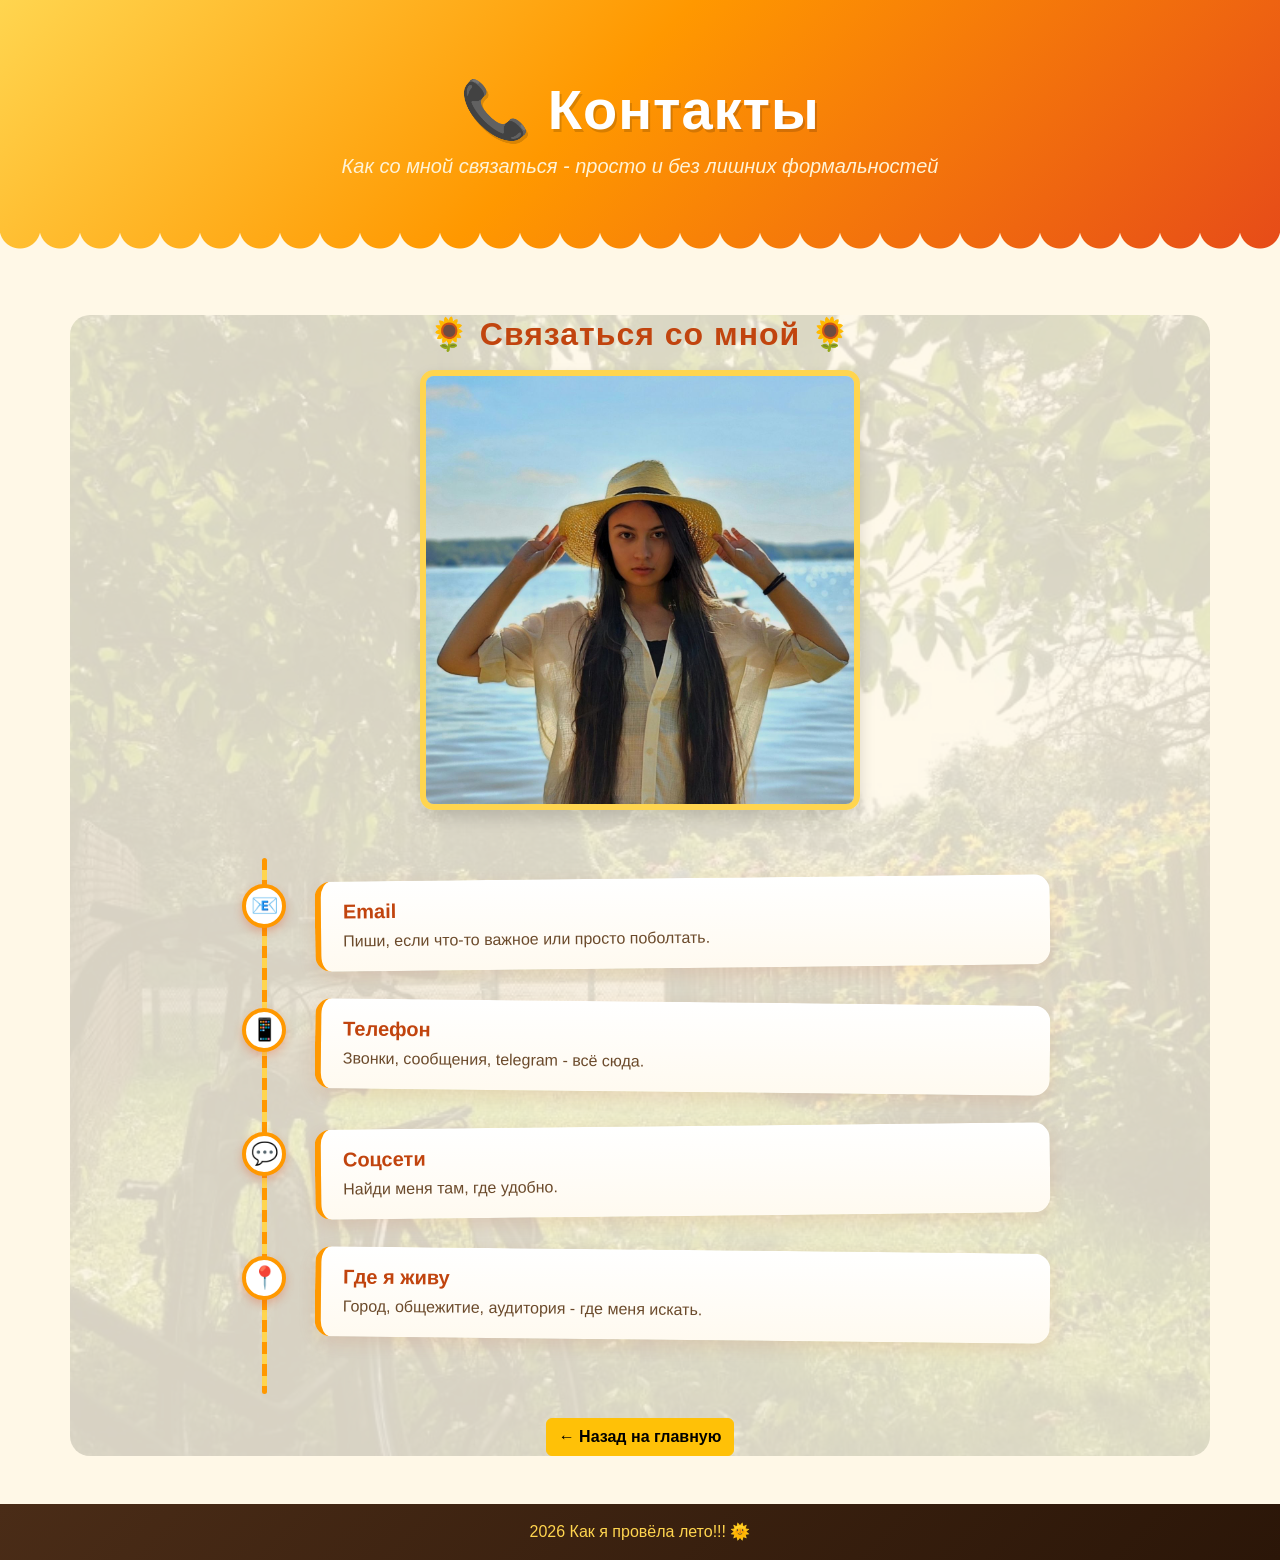
==== contacts.html @ cd0eea14 "feat: Adding contacts.html" ====
<!DOCTYPE html>
<html lang="ru">
<head>
    <meta charset="UTF-8">
    <meta name="viewport" content="width=device-width, initial-scale=1.0">
    <title>Контакты - Как я провёл лето</title>
    <link href="https://cdn.jsdelivr.net/npm/bootstrap@5.3.0/dist/css/bootstrap.min.css" rel="stylesheet">
    <link rel="stylesheet" href="style.css">
</head>
<body>

    <header class="hero text-center text-white">
        <div class="container">
            <h1 class="display-4 fw-bold mt-3 hero-title">📞 Контакты</h1>
            <p class="lead hero-subtitle">Как со мной связаться - просто и без лишних формальностей</p>
        </div>
    </header>

    <main class="container my-5 main-bg">
        <h2 class="text-center mb-3 section-title">🌻 Связаться со мной 🌻</h2>

        <div class="text-center mb-5">
            <img src="mee.jpg" alt="Моё фото" class="hero-photo shadow">
        </div>

        <div class="timeline">

            <div class="timeline-item" data-bs-toggle="modal" data-bs-target="#contact1">
                <div class="timeline-dot">📧</div>
                <div class="timeline-content">
                    <h5>Email</h5>
                    <p>Пиши, если что-то важное или просто поболтать.</p>
                </div>
            </div>

            <div class="timeline-item" data-bs-toggle="modal" data-bs-target="#contact2">
                <div class="timeline-dot">📱</div>
                <div class="timeline-content">
                    <h5>Телефон</h5>
                    <p>Звонки, сообщения, telegram - всё сюда.</p>
                </div>
            </div>

            <div class="timeline-item" data-bs-toggle="modal" data-bs-target="#contact3">
                <div class="timeline-dot">💬</div>
                <div class="timeline-content">
                    <h5>Соцсети</h5>
                    <p>Найди меня там, где удобно.</p>
                </div>
            </div>

            <div class="timeline-item" data-bs-toggle="modal" data-bs-target="#contact4">
                <div class="timeline-dot">📍</div>
                <div class="timeline-content">
                    <h5>Где я живу</h5>
                    <p>Город, общежитие, аудитория - где меня искать.</p>
                </div>
            </div>

        </div>

        <div class="text-center mt-4">
            <a href="index.html" class="btn btn-warning fw-bold">← Назад на главную</a>
        </div>
    </main>

    <div class="modal fade" id="contact1" tabindex="-1">
        <div class="modal-dialog modal-dialog-centered">
            <div class="modal-content">
                <div class="modal-header">
                    <h5 class="modal-title">📧 Email</h5>
                    <button type="button" class="btn-close" data-bs-dismiss="modal" aria-label="Закрыть"></button>
                </div>
                <div class="modal-body">
                    <p>Мой основной адрес: <strong>talko@example.com</strong></p>
                    <p>Отвечаю обычно в течение дня. Если срочно - лучше позвони.</p>
                </div>
            </div>
        </div>
    </div>

    <div class="modal fade" id="contact2" tabindex="-1">
        <div class="modal-dialog modal-dialog-centered">
            <div class="modal-content">
                <div class="modal-header">
                    <h5 class="modal-title">📱 Телефон</h5>
                    <button type="button" class="btn-close" data-bs-dismiss="modal" aria-label="Закрыть"></button>
                </div>
                <div class="modal-body">
                    <p>Телефон: <strong>+375 (29) 123-45-67</strong></p>
                    <p>Telegram: <strong>@talko</strong></p>
                    <p>WhatsApp - тоже есть, но лучше писать в Telegram.</p>
                </div>
            </div>
        </div>
    </div>

    <div class="modal fade" id="contact3" tabindex="-1">
        <div class="modal-dialog modal-dialog-centered">
            <div class="modal-content">
                <div class="modal-header">
                    <h5 class="modal-title">💬 Соцсети</h5>
                    <button type="button" class="btn-close" data-bs-dismiss="modal" aria-label="Закрыть"></button>
                </div>
                <div class="modal-body">
                    <p>Instagram: <strong>@talko</strong></p>
                    <p>VK: <strong>vk.com/talko</strong></p>
                    <p>GitHub: <strong>github.com/talko</strong></p>
                </div>
            </div>
        </div>
    </div>

    <div class="modal fade" id="contact4" tabindex="-1">
        <div class="modal-dialog modal-dialog-centered">
            <div class="modal-content">
                <div class="modal-header">
                    <h5 class="modal-title">📍 Где я живу</h5>
                    <button type="button" class="btn-close" data-bs-dismiss="modal" aria-label="Закрыть"></button>
                </div>
                <div class="modal-body">
                    <p>Город: <strong>Минск</strong></p>
                    <p>Общежитие: <strong>№3, комната 214</strong></p>
                    <p>Учусь: <strong>АупПРБ, 7 семестр, УИР</strong></p>
                </div>
            </div>
        </div>
    </div>

    <footer class="text-center py-3">
        <p class="mb-0">2026 Как я провёла лето!!! 🌞</p>
    </footer>

    <script src="https://cdn.jsdelivr.net/npm/bootstrap@5.3.0/dist/js/bootstrap.bundle.min.js"></script>
</body>
</html>
---- style.css ----
body {
    font-family: 'Segoe UI', Tahoma, Geneva, Verdana, sans-serif;
    background: #fff8e7;
    color: #4a2c17;
}

.hero {
    background: linear-gradient(135deg, #ffd54f 0%, #ff9800 45%, #e64a19 100%);
    padding: 60px 20px 70px;
    position: relative;
    overflow: hidden;
}

.hero::after {
    content: "";
    position: absolute;
    left: 0;
    right: 0;
    bottom: -1px;
    height: 40px;
    background: radial-gradient(circle at 20px 0, transparent 20px, #fff8e7 21px);
    background-size: 40px 40px;
}

.hero-photo {
    width: 440px;
    height: 440px;
    object-fit: cover;
    border: 6px solid #ffd54f;
    border-radius: 14px;
    box-shadow: 0 8px 24px rgba(193, 68, 14, 0.25);
}

.hero-title {
    text-shadow: 2px 3px 0 rgba(0, 0, 0, 0.15);
    letter-spacing: 1px;
}

.hero-subtitle {
    color: #fff3d6;
    font-style: italic;
}

.section-title {
    color: #c1440e;
    font-weight: 800;
    letter-spacing: 1px;
    position: relative;
    display: inline-block;
    left: 50%;
    transform: translateX(-50%);
}

.timeline {
    position: relative;
    max-width: 820px;
    margin: 0 auto;
    padding: 20px 0;
}

.timeline::before {
    content: "";
    position: absolute;
    top: 0;
    left: 32px;
    width: 5px;
    height: 100%;
    background: repeating-linear-gradient(
        180deg,
        #ff9800 0px,
        #ff9800 12px,
        #ffd54f 12px,
        #ffd54f 22px
    );
    border-radius: 3px;
}

.timeline-item {
    position: relative;
    padding-left: 85px;
    margin-bottom: 34px;
    cursor: pointer;
}

.timeline-item:nth-child(odd) .timeline-content {
    transform: rotate(-0.6deg);
}

.timeline-item:nth-child(even) .timeline-content {
    transform: rotate(0.6deg);
}

.timeline-dot {
    position: absolute;
    left: 12px;
    top: 6px;
    width: 44px;
    height: 44px;
    background: #fff;
    border: 4px solid #ff9800;
    border-radius: 50%;
    display: flex;
    align-items: center;
    justify-content: center;
    font-size: 22px;
    box-shadow: 0 4px 10px rgba(230, 74, 25, 0.3);
}

.timeline-content {
    background: linear-gradient(180deg, #ffffff 0%, #fffaf0 100%);
    border-radius: 16px;
    padding: 18px 22px;
    border-left: 6px solid #ff9800;
    box-shadow: 0 6px 18px rgba(193, 68, 14, 0.12);
}

.timeline-content h5 {
    color: #c1440e;
    margin-bottom: 6px;
    font-weight: 700;
}

.timeline-content p {
    margin: 0;
    color: #6b4a2b;
}

.modal-content {
    border: none;
    border-radius: 18px;
    overflow: hidden;
    background: #fffaf0;
}

.modal-header {
    background: linear-gradient(135deg, #ffd54f, #ff9800);
    color: #4a2c17;
    border-bottom: none;
    padding: 16px 22px;
}

.modal-title {
    font-weight: 800;
    color: #7a2d00;
}

.modal-header .btn-close {
    filter: brightness(0.4);
}

.modal-body {
    padding: 22px;
    color: #4a2c17;
}

.modal-body img {
    width: 100%;
    border: 3px solid #ffd54f;
    border-radius: 12px;
}

footer {
    background: linear-gradient(135deg, #4a2c17, #2b1608);
    color: #ffd54f;
    margin-top: 40px;
}

.main-bg {
    position: relative;
}

.main-bg::before {
    content: "";
    position: absolute;
    inset: 0;
    background-image: url('fon.jpg');
    background-size: cover;
    background-position: center;
    background-repeat: no-repeat;
    opacity: 0.15;
    z-index: 0;
    border-radius: 20px;
    pointer-events: none;
}

.main-bg > * {
    position: relative;
    z-index: 1;
}

.video-block {
    display: block;
    margin: 0 auto;
    width: 50%;
    max-width: 560px;
    border: 3px solid #ffd54f;
    border-radius: 12px;
    background: #000;
}

.ogorod-photo {
    display: block;
    margin: 0 auto;
    max-width: 320px;
    width: 100%;
}


@media (max-width: 768px) {
    .hero {
        padding: 40px 15px 55px;
    }

    .hero-title {
        font-size: 1.8rem;
    }

    .hero-photo {
        width: 300px;
        height: 300px;
    }

    .timeline::before {
        left: 22px;
        width: 4px;
    }

    .timeline-item {
        padding-left: 62px;
    }

    .timeline-dot {
        left: 4px;
        width: 36px;
        height: 36px;
        font-size: 18px;
    }

    .timeline-content {
        padding: 14px 16px;
    }
}
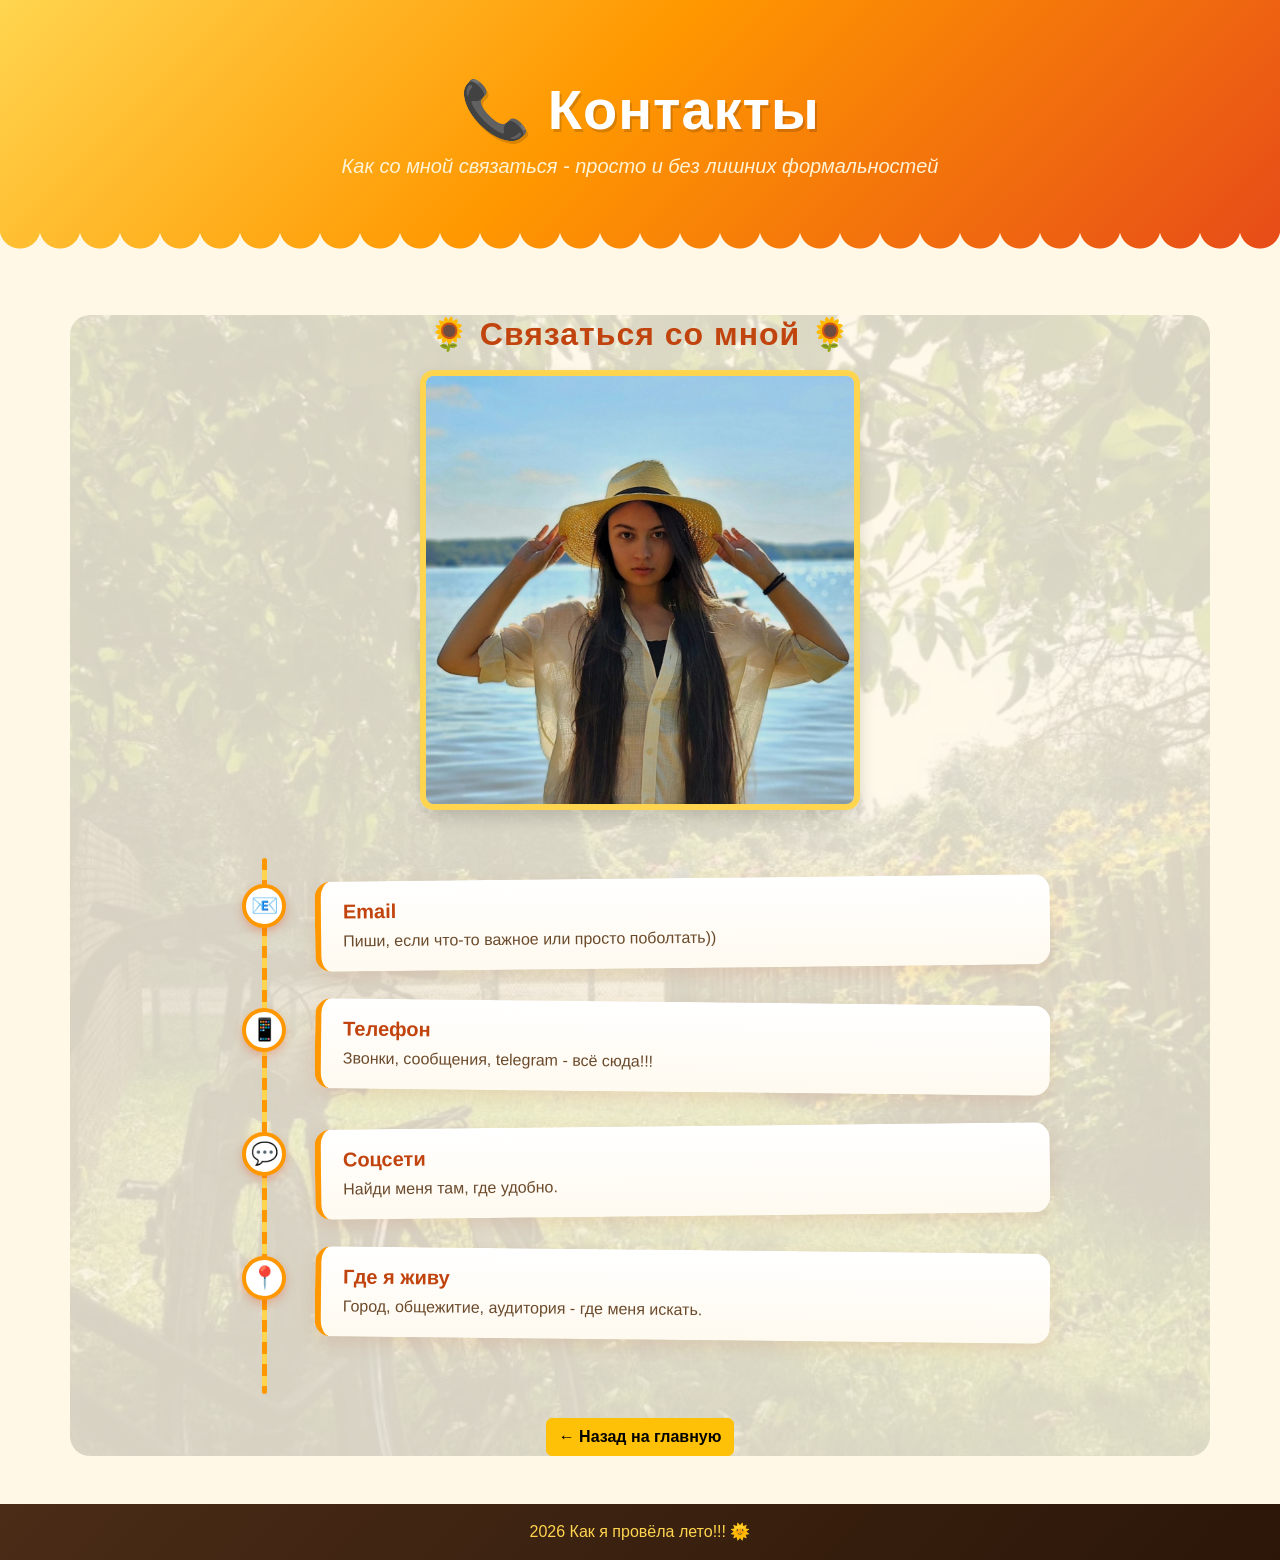
==== commit ccd5a1f6: "Creating and refactoring contacts.html" ====
--- a/contacts.html
+++ b/contacts.html
@@ -29,7 +29,7 @@
                 <div class="timeline-dot">📧</div>
                 <div class="timeline-content">
                     <h5>Email</h5>
-                    <p>Пиши, если что-то важное или просто поболтать.</p>
+                    <p>Пиши, если что-то важное или просто поболтать))</p>
                 </div>
             </div>
 
@@ -37,7 +37,7 @@
                 <div class="timeline-dot">📱</div>
                 <div class="timeline-content">
                     <h5>Телефон</h5>
-                    <p>Звонки, сообщения, telegram - всё сюда.</p>
+                    <p>Звонки, сообщения, telegram - всё сюда!!!</p>
                 </div>
             </div>
 
@@ -133,4 +133,4 @@
 
     <script src="https://cdn.jsdelivr.net/npm/bootstrap@5.3.0/dist/js/bootstrap.bundle.min.js"></script>
 </body>
-</html>+</html>
